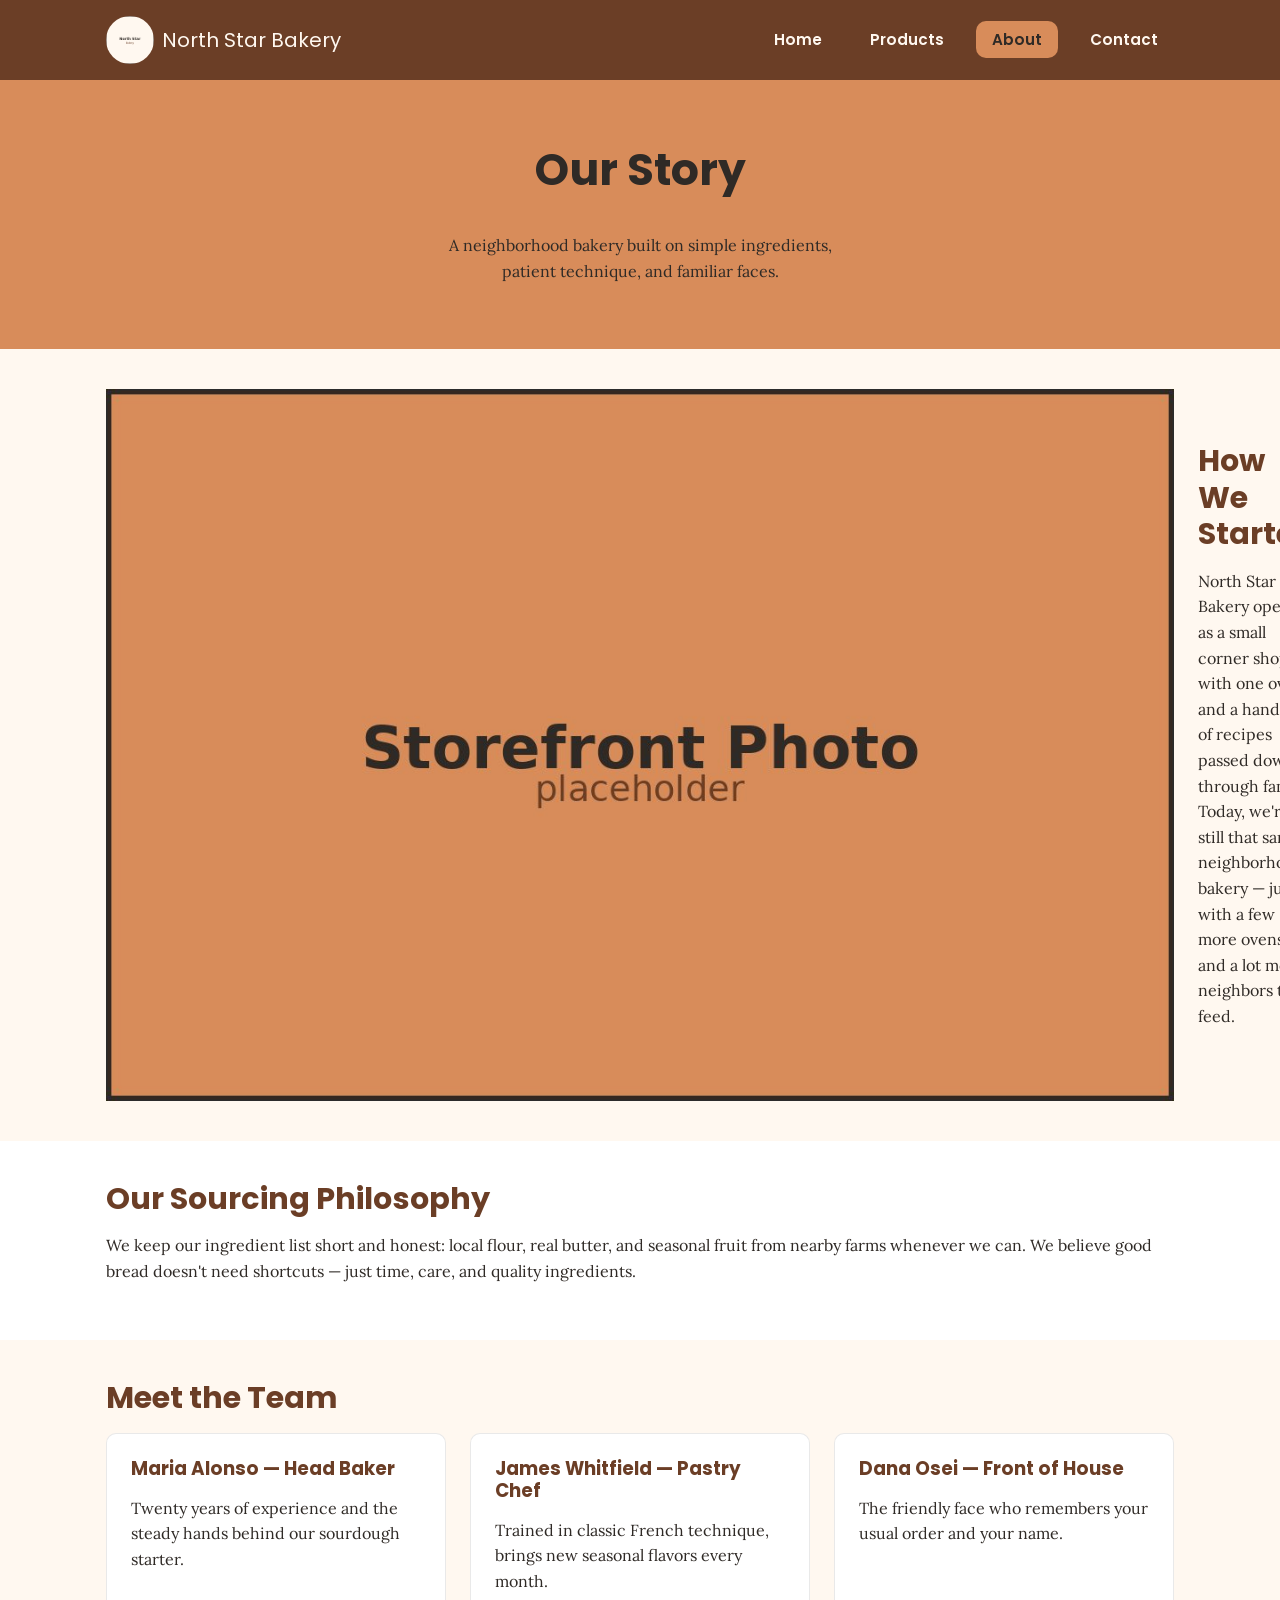
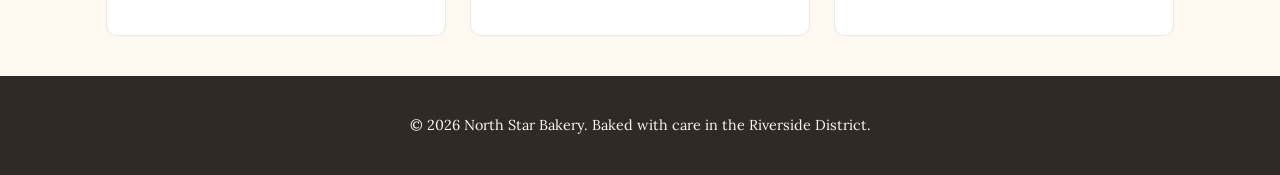
==== about.html @ 8aa21598 "Add files via upload" ====
<!DOCTYPE html>
<html lang="en">
<head>
  <meta charset="UTF-8">
  <meta name="viewport" content="width=device-width, initial-scale=1.0">
  <title>North Star Bakery | About</title>
  <link rel="stylesheet" href="css/styles.css">
  <link rel="preconnect" href="https://fonts.googleapis.com">
  <link href="https://fonts.googleapis.com/css2?family=Poppins:wght@600;700&family=Lora:ital,wght@0,400;0,600;1,400&display=swap" rel="stylesheet">
</head>
<body>

  <header class="site-header">
    <div class="container header-inner">
      <a href="index.html" class="logo-link">
        <img src="images/bakery-logo.png" alt="North Star Bakery logo">
        <p class="site-title">North Star Bakery</p>
      </a>
      <nav class="main-nav" aria-label="Primary">
        <ul>
          <li><a href="index.html">Home</a></li>
          <li><a href="products.html">Products</a></li>
          <li><a href="about.html" aria-current="page">About</a></li>
          <li><a href="contact.html">Contact</a></li>
        </ul>
      </nav>
    </div>
  </header>

  <section class="hero">
    <div class="container">
      <h1>Our Story</h1>
      <p>A neighborhood bakery built on simple ingredients, patient technique, and familiar faces.</p>
    </div>
  </section>

  <section class="section">
    <div class="container">
      <div class="two-col-text-media">
        <img src="images/bakery-storefront.jpg" alt="The North Star Bakery storefront on a quiet morning">
        <div>
          <h2>How We Started</h2>
          <p>North Star Bakery opened as a small corner shop with one oven and a handful of recipes passed down through family. Today, we're still that same neighborhood bakery — just with a few more ovens and a lot more neighbors to feed.</p>
        </div>
      </div>
    </div>
  </section>

  <section class="section section-alt">
    <div class="container">
      <h2>Our Sourcing Philosophy</h2>
      <p>We keep our ingredient list short and honest: local flour, real butter, and seasonal fruit from nearby farms whenever we can. We believe good bread doesn't need shortcuts — just time, care, and quality ingredients.</p>
    </div>
  </section>

  <section class="section">
    <div class="container">
      <h2>Meet the Team</h2>
      <div class="card-grid">
        <div class="card">
          <h3>Maria Alonso — Head Baker</h3>
          <p>Twenty years of experience and the steady hands behind our sourdough starter.</p>
        </div>
        <div class="card">
          <h3>James Whitfield — Pastry Chef</h3>
          <p>Trained in classic French technique, brings new seasonal flavors every month.</p>
        </div>
        <div class="card">
          <h3>Dana Osei — Front of House</h3>
          <p>The friendly face who remembers your usual order and your name.</p>
        </div>
      </div>
    </div>
  </section>

  <footer class="site-footer">
    <div class="container">
      <p>&copy; 2026 North Star Bakery. Baked with care in the Riverside District.</p>
    </div>
  </footer>

</body>
</html>
---- css/styles.css ----
/* =========================================================
   North Star Bakery — Design System
   Colors: cream #FFF8F0, brown #6B3E26, peach #D88C5A, charcoal #2F2A26
   Fonts: 'Poppins' (headings) + 'Lora' (body)
   Approach: mobile-first, Flexbox layout, one media query for larger screens
   ========================================================= */

:root {
  --color-cream: #FFF8F0;
  --color-brown: #6B3E26;
  --color-peach: #D88C5A;
  --color-charcoal: #2F2A26;

  --font-heading: 'Poppins', 'Segoe UI', sans-serif;
  --font-body: 'Lora', Georgia, serif;

  --space-xs: 0.5rem;
  --space-sm: 1rem;
  --space-md: 1.5rem;
  --space-lg: 2.5rem;
  --space-xl: 4rem;

  --radius: 10px;
}

/* -----------------------------
   Reset & base
------------------------------ */
* {
  box-sizing: border-box;
}

body {
  margin: 0;
  font-family: var(--font-body);
  color: var(--color-charcoal);
  background-color: var(--color-cream);
  line-height: 1.6;
}

img {
  max-width: 100%;
  display: block;
}

h1, h2, h3, h4 {
  font-family: var(--font-heading);
  color: var(--color-brown);
  line-height: 1.2;
  margin-top: 0;
}

h1 { font-size: 2rem; }
h2 { font-size: 1.5rem; margin-bottom: var(--space-sm); }
h3 { font-size: 1.15rem; }

a {
  color: var(--color-brown);
}

a:hover,
a:focus {
  color: var(--color-peach);
}

.container {
  width: 100%;
  max-width: 1100px;
  margin: 0 auto;
  padding: 0 var(--space-sm);
}

/* -----------------------------
   Header & Navigation (Flexbox, mobile-first: stacked)
------------------------------ */
.site-header {
  background-color: var(--color-brown);
  color: var(--color-cream);
  padding: var(--space-sm) 0;
}

.header-inner {
  display: flex;
  flex-direction: column;
  align-items: center;
  gap: var(--space-sm);
}

.logo-link {
  display: flex;
  align-items: center;
  gap: var(--space-xs);
  text-decoration: none;
}

.logo-link img {
  width: 48px;
  height: 48px;
  border-radius: 50%;
}

.site-title {
  font-family: var(--font-heading);
  color: var(--color-cream);
  font-size: 1.25rem;
  margin: 0;
}

.main-nav ul {
  list-style: none;
  display: flex;
  flex-wrap: wrap;
  justify-content: center;
  gap: var(--space-sm);
  margin: 0;
  padding: 0;
}

.main-nav a {
  color: var(--color-cream);
  text-decoration: none;
  font-family: var(--font-heading);
  font-weight: 600;
  font-size: 0.95rem;
  padding: var(--space-xs) var(--space-sm);
  border-radius: var(--radius);
  transition: background-color 0.2s ease;
}

.main-nav a:hover,
.main-nav a:focus,
.main-nav a[aria-current="page"] {
  background-color: var(--color-peach);
  color: var(--color-charcoal);
}

/* -----------------------------
   Hero section
------------------------------ */
.hero {
  background-color: var(--color-peach);
  color: var(--color-charcoal);
  padding: var(--space-xl) 0;
  text-align: center;
}

.hero h1 {
  color: var(--color-charcoal);
}

.hero p {
  max-width: 40ch;
  margin: var(--space-sm) auto 0;
}

/* -----------------------------
   Generic sections & cards
------------------------------ */
.section {
  padding: var(--space-lg) 0;
}

.section-alt {
  background-color: #fff;
}

.card-grid {
  display: flex;
  flex-direction: column;
  gap: var(--space-md);
}

.card {
  background-color: #fff;
  border: 1px solid rgba(47, 42, 38, 0.1);
  border-radius: var(--radius);
  padding: var(--space-md);
  flex: 1 1 100%;
}

.card h3 {
  margin-bottom: var(--space-xs);
}

.price {
  font-weight: 700;
  color: var(--color-brown);
}

/* -----------------------------
   Figures & responsive images
------------------------------ */
figure {
  margin: 0;
}

figcaption {
  font-size: 0.9rem;
  font-style: italic;
  color: var(--color-brown);
  margin-top: var(--space-xs);
  text-align: center;
}

.media-block {
  margin: var(--space-md) 0;
}

/* -----------------------------
   Forms
------------------------------ */
form {
  display: flex;
  flex-direction: column;
  gap: var(--space-sm);
  max-width: 500px;
}

fieldset {
  border: 1px solid rgba(47, 42, 38, 0.2);
  border-radius: var(--radius);
  padding: var(--space-md);
}

legend {
  font-family: var(--font-heading);
  font-weight: 600;
  color: var(--color-brown);
  padding: 0 var(--space-xs);
}

label {
  display: block;
  font-weight: 600;
  margin-bottom: var(--space-xs);
}

input,
select,
textarea {
  width: 100%;
  padding: var(--space-xs);
  border: 1px solid rgba(47, 42, 38, 0.3);
  border-radius: var(--radius);
  font-family: var(--font-body);
  font-size: 1rem;
  background-color: var(--color-cream);
  color: var(--color-charcoal);
}

input:focus,
select:focus,
textarea:focus {
  outline: 2px solid var(--color-peach);
  outline-offset: 1px;
}

button {
  align-self: flex-start;
  background-color: var(--color-brown);
  color: var(--color-cream);
  border: none;
  padding: var(--space-sm) var(--space-lg);
  border-radius: var(--radius);
  font-family: var(--font-heading);
  font-weight: 600;
  font-size: 1rem;
  cursor: pointer;
  transition: background-color 0.2s ease;
}

button:hover,
button:focus {
  background-color: var(--color-peach);
  color: var(--color-charcoal);
}

/* -----------------------------
   Footer
------------------------------ */
.site-footer {
  background-color: var(--color-charcoal);
  color: var(--color-cream);
  text-align: center;
  padding: var(--space-md) 0;
  font-size: 0.9rem;
}

.site-footer a {
  color: var(--color-peach);
}

/* -----------------------------
   Utility
------------------------------ */
.two-col-text-media {
  display: flex;
  flex-direction: column;
  gap: var(--space-md);
}

.info-list {
  list-style: none;
  padding: 0;
  margin: 0;
}

.info-list li {
  padding: var(--space-xs) 0;
  border-bottom: 1px solid rgba(47, 42, 38, 0.1);
}

/* =========================================================
   MEDIA QUERY — larger screens (tablet/desktop)
   Switches stacked mobile layout into row-based Flexbox layout
   ========================================================= */
@media (min-width: 768px) {
  .header-inner {
    flex-direction: row;
    justify-content: space-between;
  }

  .main-nav ul {
    justify-content: flex-end;
  }

  .hero {
    padding: var(--space-xl) 0;
  }

  .card-grid {
    flex-direction: row;
    flex-wrap: wrap;
  }

  .card-grid .card {
    flex: 1 1 calc(33.333% - var(--space-md));
  }

  .two-col-text-media {
    flex-direction: row;
    align-items: center;
  }

  .two-col-text-media > * {
    flex: 1;
  }

  h1 { font-size: 2.75rem; }
  h2 { font-size: 1.9rem; }
}
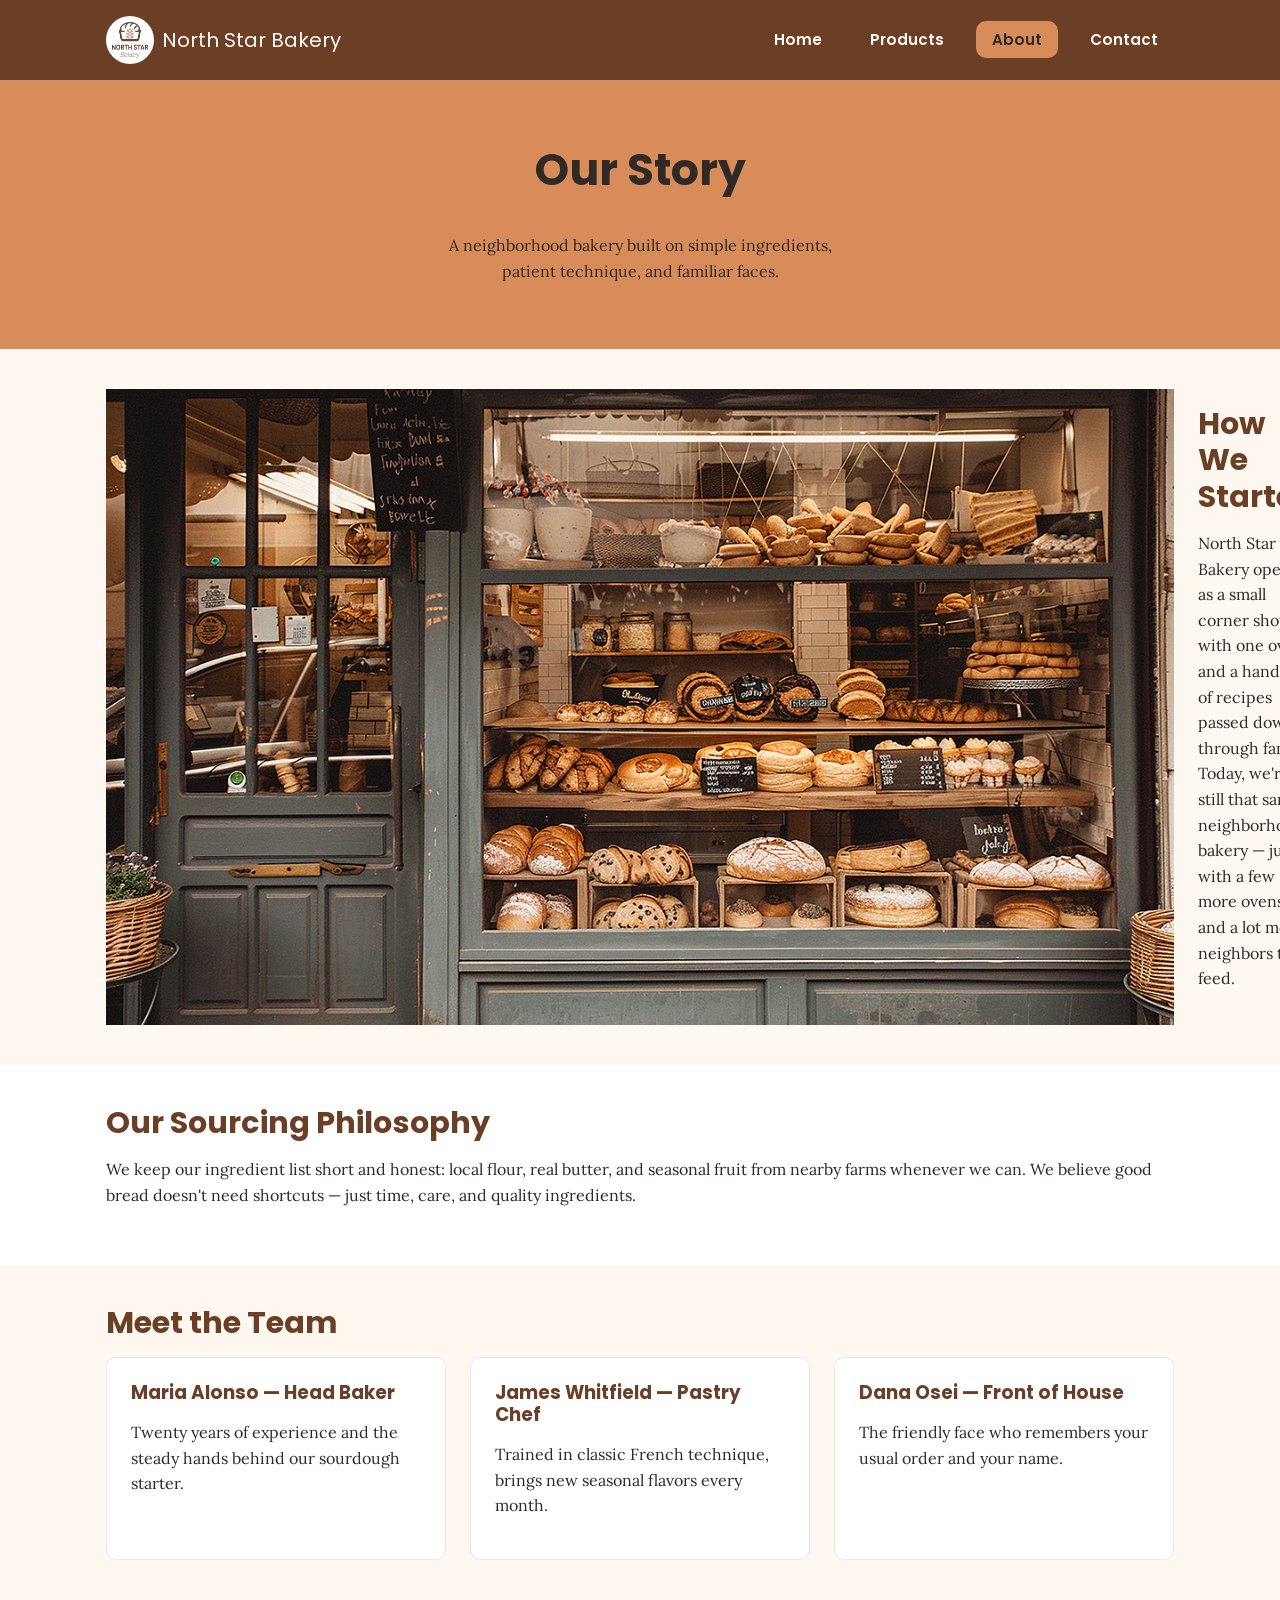
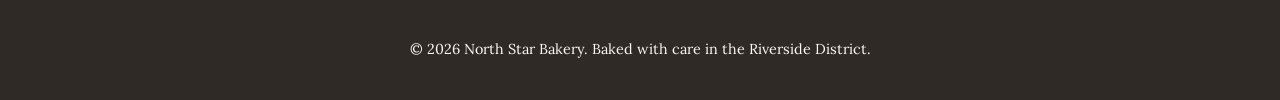
==== commit a3ee1723: "Update about.html" ====
--- a/about.html
+++ b/about.html
@@ -37,7 +37,7 @@
   <section class="section">
     <div class="container">
       <div class="two-col-text-media">
-        <img src="images/bakery-storefront.jpg" alt="The North Star Bakery storefront on a quiet morning">
+        <img src="images/bakery-storefront.png" alt="The North Star Bakery storefront on a quiet morning">
         <div>
           <h2>How We Started</h2>
           <p>North Star Bakery opened as a small corner shop with one oven and a handful of recipes passed down through family. Today, we're still that same neighborhood bakery — just with a few more ovens and a lot more neighbors to feed.</p>
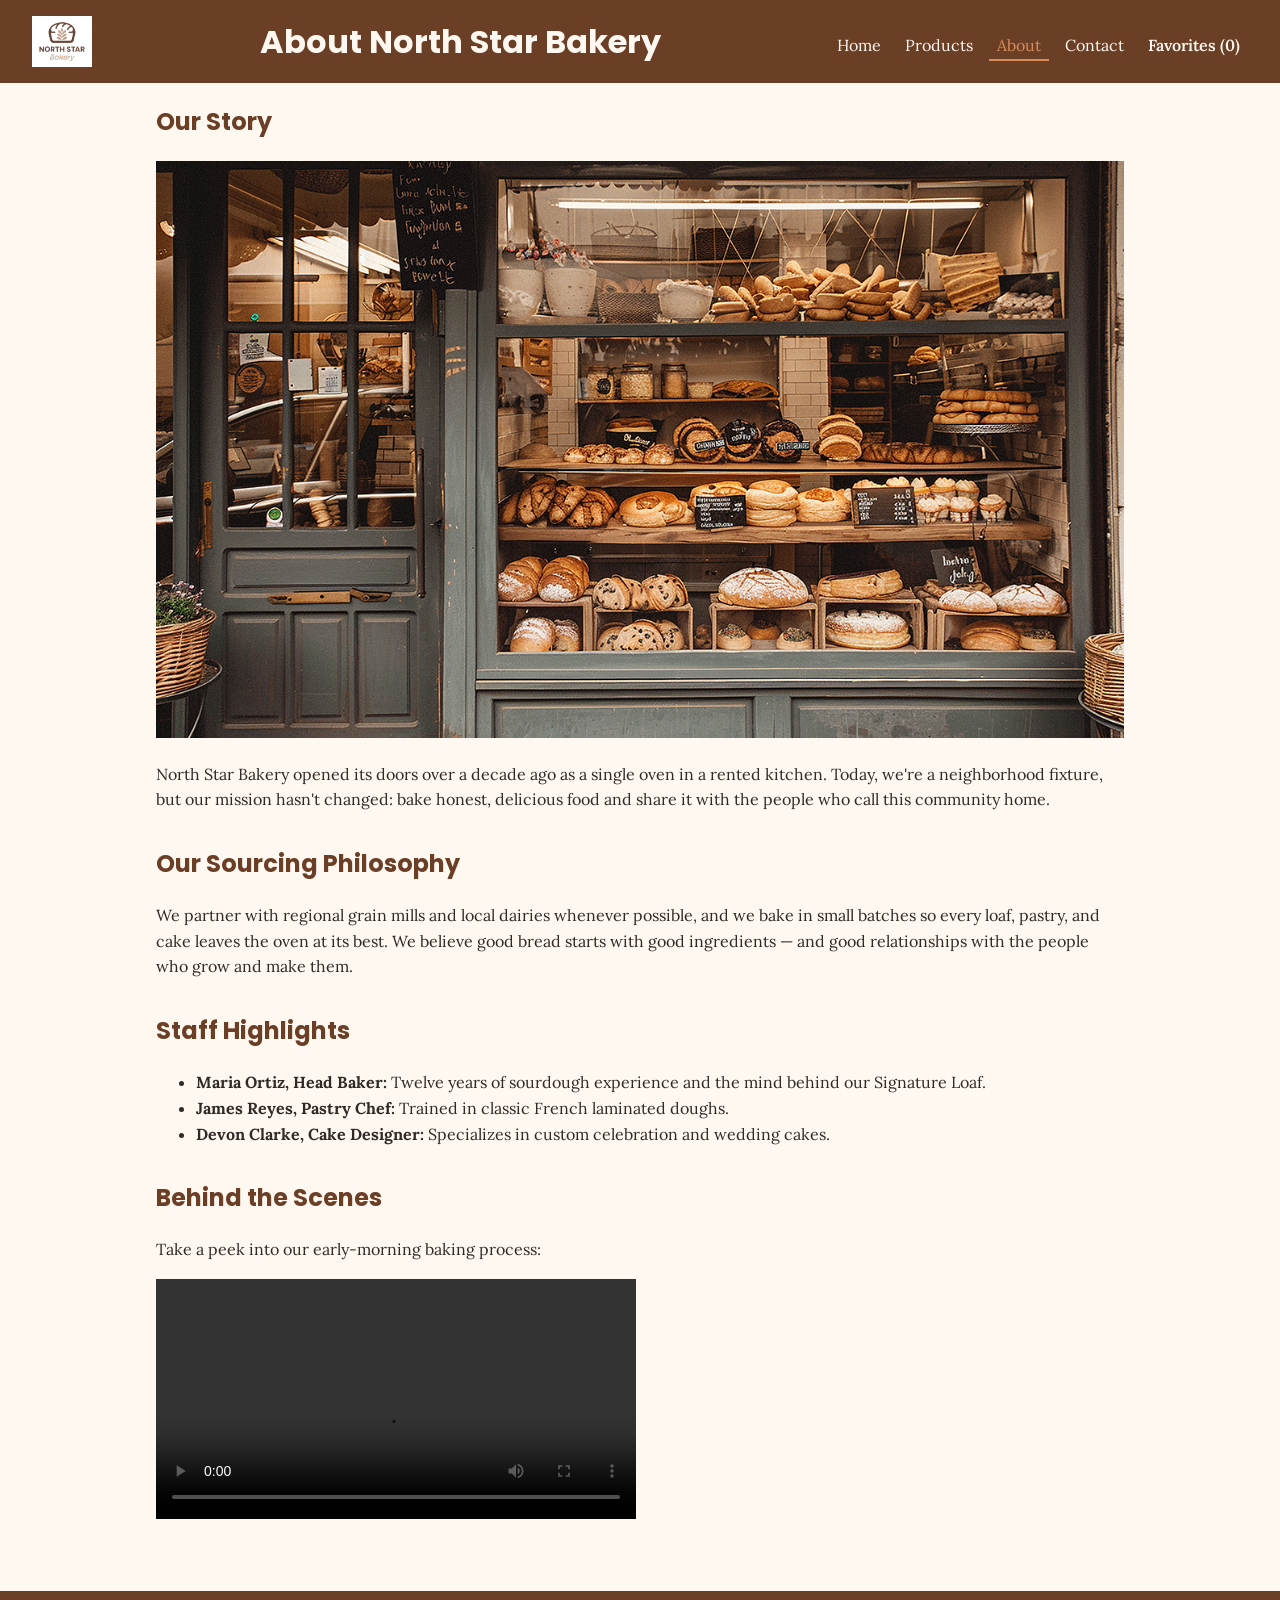
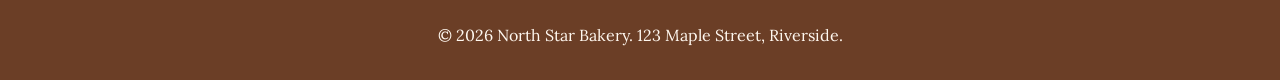
==== commit 9ceec5b4: "Add files via upload" ====
--- a/about.html
+++ b/about.html
@@ -1,83 +1,75 @@
 <!DOCTYPE html>
 <html lang="en">
 <head>
-  <meta charset="UTF-8">
-  <meta name="viewport" content="width=device-width, initial-scale=1.0">
-  <title>North Star Bakery | About</title>
-  <link rel="stylesheet" href="css/styles.css">
-  <link rel="preconnect" href="https://fonts.googleapis.com">
-  <link href="https://fonts.googleapis.com/css2?family=Poppins:wght@600;700&family=Lora:ital,wght@0,400;0,600;1,400&display=swap" rel="stylesheet">
+<meta charset="UTF-8">
+<meta name="viewport" content="width=device-width, initial-scale=1.0">
+<title>North Star Bakery | About</title>
+<link rel="stylesheet" href="css/style.css">
 </head>
 <body>
+<header>
+  <img src="images/bakery-logo.png" alt="North Star Bakery logo, a star above a loaf of bread">
+  <h1>About North Star Bakery</h1>
+  <nav>
+    <ul>
+      <li><a href="index.html">Home</a></li>
+      <li><a href="products.html">Products</a></li>
+      <li><a href="about.html" aria-current="page">About</a></li>
+      <li><a href="contact.html">Contact</a></li>
+      <li><a href="products.html#favorites-section" class="fav-nav-link">Favorites (<span id="nav-fav-count">0</span>)</a></li>
+    </ul>
+  </nav>
+</header>
 
-  <header class="site-header">
-    <div class="container header-inner">
-      <a href="index.html" class="logo-link">
-        <img src="images/bakery-logo.png" alt="North Star Bakery logo">
-        <p class="site-title">North Star Bakery</p>
-      </a>
-      <nav class="main-nav" aria-label="Primary">
-        <ul>
-          <li><a href="index.html">Home</a></li>
-          <li><a href="products.html">Products</a></li>
-          <li><a href="about.html" aria-current="page">About</a></li>
-          <li><a href="contact.html">Contact</a></li>
-        </ul>
-      </nav>
-    </div>
-  </header>
-
-  <section class="hero">
-    <div class="container">
-      <h1>Our Story</h1>
-      <p>A neighborhood bakery built on simple ingredients, patient technique, and familiar faces.</p>
-    </div>
+<main>
+  <section aria-labelledby="story-heading">
+    <h2 id="story-heading">Our Story</h2>
+    <img src="images/bakery-storefront.png" alt="The North Star Bakery storefront with a striped awning and string lights">
+    <p>
+      North Star Bakery opened its doors over a decade ago as a single oven
+      in a rented kitchen. Today, we're a neighborhood fixture, but our
+      mission hasn't changed: bake honest, delicious food and share it with
+      the people who call this community home.
+    </p>
   </section>
 
-  <section class="section">
-    <div class="container">
-      <div class="two-col-text-media">
-        <img src="images/bakery-storefront.png" alt="The North Star Bakery storefront on a quiet morning">
-        <div>
-          <h2>How We Started</h2>
-          <p>North Star Bakery opened as a small corner shop with one oven and a handful of recipes passed down through family. Today, we're still that same neighborhood bakery — just with a few more ovens and a lot more neighbors to feed.</p>
-        </div>
-      </div>
-    </div>
+  <section aria-labelledby="sourcing-heading">
+    <h2 id="sourcing-heading">Our Sourcing Philosophy</h2>
+    <p>
+      We partner with regional grain mills and local dairies whenever
+      possible, and we bake in small batches so every loaf, pastry, and
+      cake leaves the oven at its best. We believe good bread starts with
+      good ingredients &mdash; and good relationships with the people who
+      grow and make them.
+    </p>
   </section>
 
-  <section class="section section-alt">
-    <div class="container">
-      <h2>Our Sourcing Philosophy</h2>
-      <p>We keep our ingredient list short and honest: local flour, real butter, and seasonal fruit from nearby farms whenever we can. We believe good bread doesn't need shortcuts — just time, care, and quality ingredients.</p>
-    </div>
+  <section aria-labelledby="staff-heading">
+    <h2 id="staff-heading">Staff Highlights</h2>
+    <ul>
+      <li><strong>Maria Ortiz, Head Baker:</strong> Twelve years of sourdough experience and the mind behind our Signature Loaf.</li>
+      <li><strong>James Reyes, Pastry Chef:</strong> Trained in classic French laminated doughs.</li>
+      <li><strong>Devon Clarke, Cake Designer:</strong> Specializes in custom celebration and wedding cakes.</li>
+    </ul>
   </section>
 
-  <section class="section">
-    <div class="container">
-      <h2>Meet the Team</h2>
-      <div class="card-grid">
-        <div class="card">
-          <h3>Maria Alonso — Head Baker</h3>
-          <p>Twenty years of experience and the steady hands behind our sourdough starter.</p>
-        </div>
-        <div class="card">
-          <h3>James Whitfield — Pastry Chef</h3>
-          <p>Trained in classic French technique, brings new seasonal flavors every month.</p>
-        </div>
-        <div class="card">
-          <h3>Dana Osei — Front of House</h3>
-          <p>The friendly face who remembers your usual order and your name.</p>
-        </div>
-      </div>
-    </div>
+  <section aria-labelledby="behind-scenes-heading">
+    <h2 id="behind-scenes-heading">Behind the Scenes</h2>
+    <p>Take a peek into our early-morning baking process:</p>
+    <video controls width="480">
+      <source src="media/bakery-behind-scenes.mp4" type="video/mp4">
+      Your browser does not support the video element. You can
+      <a href="media/bakery-behind-scenes.mp4">download the behind-the-scenes video</a>
+      instead. It shows our bakers shaping dough, tending the ovens, and
+      preparing the morning's fresh bread before sunrise.
+    </video>
   </section>
+</main>
 
-  <footer class="site-footer">
-    <div class="container">
-      <p>&copy; 2026 North Star Bakery. Baked with care in the Riverside District.</p>
-    </div>
-  </footer>
+<footer>
+  <p>&copy; 2026 North Star Bakery. 123 Maple Street, Riverside.</p>
+</footer>
 
+<script src="script.js"></script>
 </body>
 </html>
--- a/css/style.css
+++ b/css/style.css
@@ -0,0 +1,286 @@
+@import url('https://fonts.googleapis.com/css2?family=Poppins:wght@400;600;700&family=Lora:ital@0;1&display=swap');
+
+/* ---------- Base / mobile-first ---------- */
+:root {
+  --color-cream: #FFF8F0;
+  --color-brown: #6B3E26;
+  --color-peach: #D88C5A;
+  --color-charcoal: #2F2A26;
+}
+
+* {
+  box-sizing: border-box;
+}
+
+body {
+  margin: 0;
+  background-color: var(--color-cream);
+  color: var(--color-charcoal);
+  font-family: 'Lora', serif;
+  line-height: 1.6;
+}
+
+h1, h2, h3 {
+  font-family: 'Poppins', sans-serif;
+  color: var(--color-brown);
+}
+
+img, video {
+  max-width: 100%;
+  height: auto;
+}
+
+a {
+  color: var(--color-brown);
+}
+
+a:hover {
+  color: var(--color-peach);
+}
+
+/* ---------- Header ---------- */
+header {
+  background-color: var(--color-brown);
+  color: var(--color-cream);
+  padding: 1rem;
+  text-align: center;
+}
+
+header img {
+  max-width: 60px;
+}
+
+header h1 {
+  color: var(--color-cream);
+  margin: 0.5rem 0;
+}
+
+nav ul {
+  list-style: none;
+  padding: 0;
+  margin: 0.5rem 0 0;
+  display: flex;
+  flex-direction: column;
+  align-items: center;
+  gap: 0.5rem;
+}
+
+nav a {
+  color: var(--color-cream);
+  text-decoration: none;
+  padding: 0.25rem 0.5rem;
+}
+
+nav a[aria-current="page"],
+nav a:hover {
+  color: var(--color-peach);
+  border-bottom: 2px solid var(--color-peach);
+}
+
+.fav-nav-link {
+  font-weight: 600;
+}
+
+/* ---------- Hero ---------- */
+.hero {
+  background-color: var(--color-peach);
+  padding: 1.5rem;
+  border-radius: 0.5rem;
+  margin: 1rem;
+}
+
+.hero h2 {
+  color: var(--color-brown);
+}
+
+/* ---------- Main content ---------- */
+main {
+  padding: 0 1rem 2rem;
+  max-width: 1000px;
+  margin: 0 auto;
+}
+
+section {
+  margin-bottom: 2rem;
+}
+
+/* ---------- Product cards ---------- */
+.product-list {
+  list-style: none;
+  padding: 0;
+  display: flex;
+  flex-direction: column;
+  gap: 1rem;
+}
+
+.product-card {
+  background-color: #fff;
+  border: 1px solid var(--color-peach);
+  border-radius: 0.5rem;
+  padding: 1rem;
+}
+
+.product-card h3 {
+  margin-top: 0;
+}
+
+.fav-btn {
+  background-color: var(--color-cream);
+  border: 1px solid var(--color-brown);
+  color: var(--color-brown);
+  border-radius: 0.3rem;
+  padding: 0.4rem 0.8rem;
+  cursor: pointer;
+  font-family: 'Poppins', sans-serif;
+  font-weight: 600;
+}
+
+.fav-btn:hover {
+  background-color: var(--color-peach);
+  color: #fff;
+}
+
+.fav-btn.is-fav {
+  background-color: var(--color-brown);
+  color: var(--color-cream);
+  border-color: var(--color-brown);
+}
+
+/* ---------- Favorites box ---------- */
+.favorites-box {
+  background-color: #fff;
+  border: 2px solid var(--color-brown);
+  border-radius: 0.5rem;
+  padding: 1rem;
+}
+
+.favorites-list {
+  list-style: none;
+  padding: 0;
+}
+
+.favorites-list li {
+  display: flex;
+  justify-content: space-between;
+  align-items: center;
+  padding: 0.5rem;
+  border-bottom: 1px solid var(--color-peach);
+}
+
+.remove-fav-btn {
+  background: none;
+  border: none;
+  color: var(--color-brown);
+  cursor: pointer;
+  font-weight: 700;
+  text-decoration: underline;
+}
+
+.secondary-btn {
+  margin-top: 0.5rem;
+  background-color: var(--color-cream);
+  border: 1px solid var(--color-brown);
+  color: var(--color-brown);
+  padding: 0.4rem 0.8rem;
+  border-radius: 0.3rem;
+  cursor: pointer;
+  font-family: 'Poppins', sans-serif;
+}
+
+/* ---------- Forms ---------- */
+form label {
+  font-weight: 600;
+  color: var(--color-brown);
+}
+
+form input,
+form select,
+form textarea {
+  width: 100%;
+  max-width: 400px;
+  padding: 0.5rem;
+  border: 1px solid var(--color-brown);
+  border-radius: 0.3rem;
+  font-family: 'Lora', serif;
+}
+
+form input.invalid,
+form select.invalid,
+form textarea.invalid {
+  border-color: #b3261e;
+  background-color: #fdf1f0;
+}
+
+.error-message {
+  display: block;
+  color: #b3261e;
+  font-size: 0.9rem;
+  margin-top: 0.25rem;
+  min-height: 1.1rem;
+}
+
+.success-message {
+  background-color: #e6f4ea;
+  border: 1px solid #34a853;
+  color: #1e7a34;
+  padding: 0.75rem 1rem;
+  border-radius: 0.3rem;
+}
+
+button[type="submit"] {
+  background-color: var(--color-brown);
+  color: var(--color-cream);
+  border: none;
+  padding: 0.6rem 1.2rem;
+  border-radius: 0.3rem;
+  font-family: 'Poppins', sans-serif;
+  font-weight: 700;
+  cursor: pointer;
+}
+
+button[type="submit"]:hover {
+  background-color: var(--color-peach);
+}
+
+/* ---------- Footer ---------- */
+footer {
+  background-color: var(--color-brown);
+  color: var(--color-cream);
+  text-align: center;
+  padding: 1rem;
+}
+
+/* ---------- Responsive layout: 768px and up ---------- */
+@media (min-width: 768px) {
+  header {
+    display: flex;
+    justify-content: space-between;
+    align-items: center;
+    text-align: left;
+    padding: 1rem 2rem;
+  }
+
+  header h1 {
+    margin: 0 1rem;
+  }
+
+  nav ul {
+    flex-direction: row;
+  }
+
+  .hero {
+    display: flex;
+    flex-direction: row;
+    align-items: center;
+    gap: 2rem;
+  }
+
+  .product-list {
+    flex-direction: row;
+    flex-wrap: wrap;
+  }
+
+  .product-card {
+    flex-basis: calc(33.333% - 1rem);
+  }
+}
